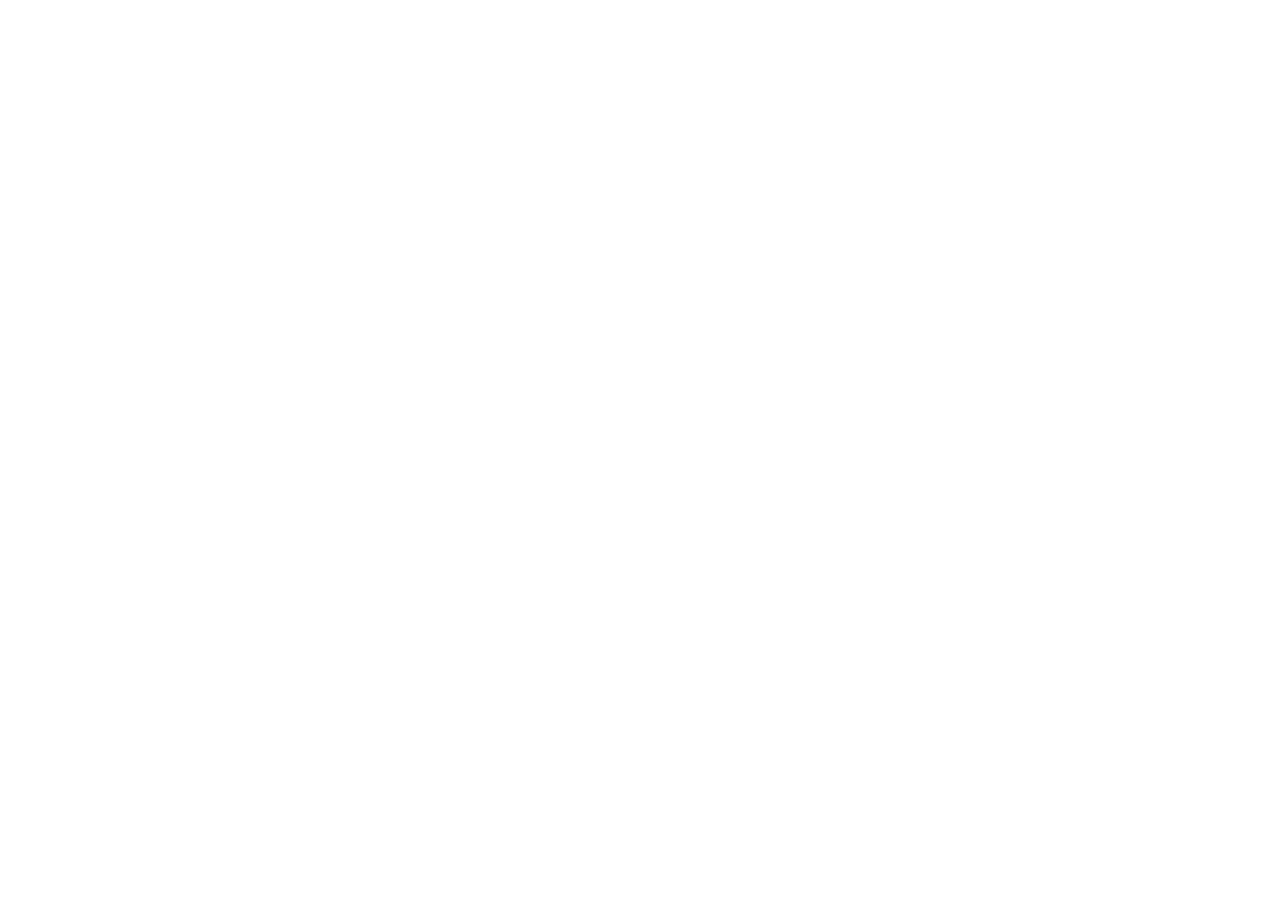
==== Assignment01/index.html @ 0decc6b7 "Starting" ====
<!DOCTYPE html>
<html lang="en">

<head>
    <meta charset="UTF-8">
    <meta http-equiv="X-UA-Compatible" content="IE=edge">
    <meta name="viewport" content="width=device-width, initial-scale=1.0">
    <title>Let's Help</title>
    <link rel="stylesheet" href="style.css">
</head>

<body>

</body>

</html>
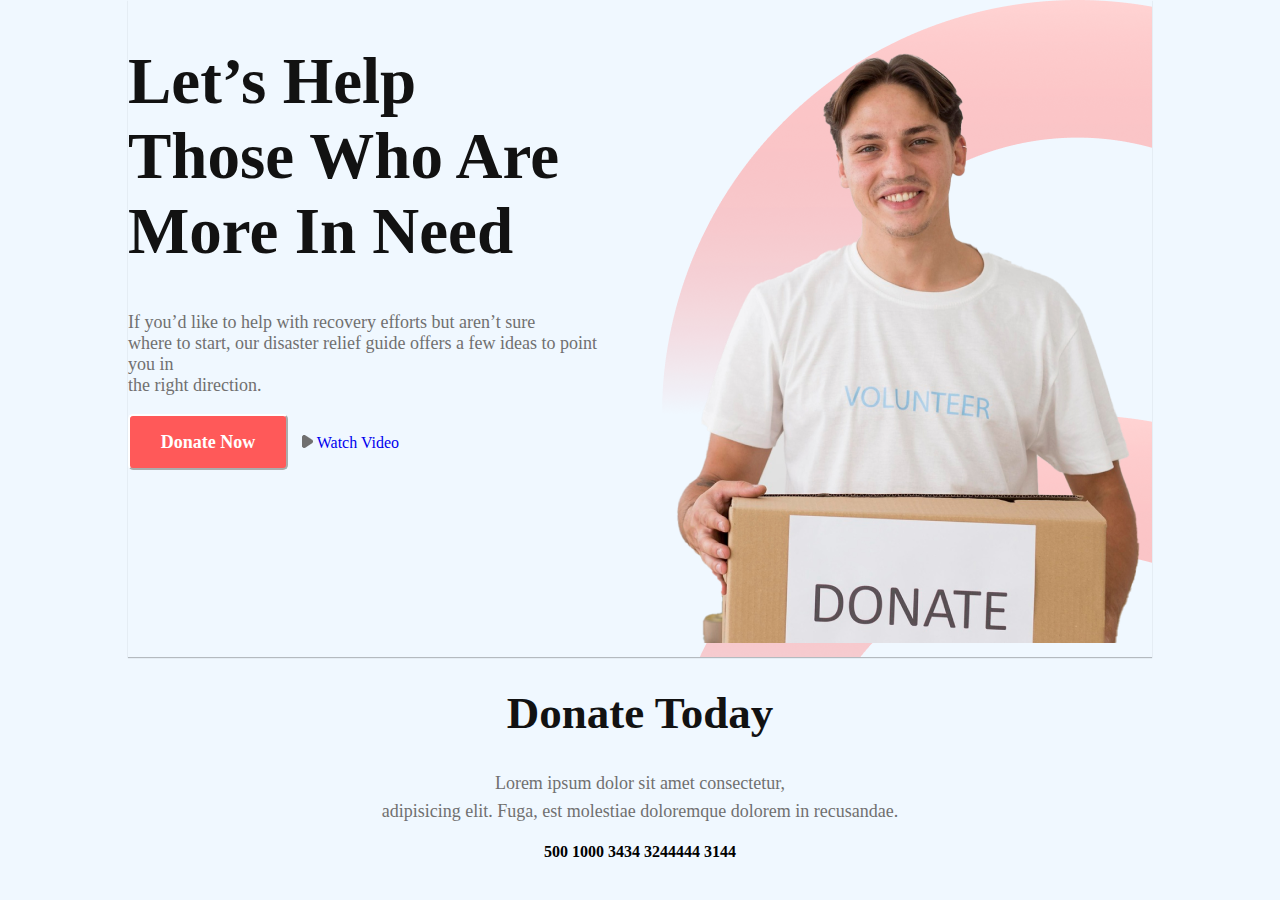
==== commit 733f2cc9: "Again done" ====
--- a/Assignment01/index.html
+++ b/Assignment01/index.html
@@ -11,6 +11,36 @@
 
 <body>
 
+    <section class="first">
+        <div class="second">
+            <h1>Let’s Help <br> Those Who Are<br> More In Need</h1>
+            <p>If you’d like to help with recovery efforts but aren’t sure<br> where to start, our disaster relief guide
+                offers a few ideas to point you in<br> the right direction.</p>
+            <a href="#"><button class="bt"> Donate Now</button></a>
+            <img src="/Assignment01/images/Vector.png" class="img1" alt="vua"> <a href="#" <button class="bt2"> Watch
+                Video </button></a>
+        </div>
+        <div class="third">
+            <img src="/Assignment01/images/Donate 1.png" class="img" alt="donate">
+        </div>
+    </section>
+
+
+    <section class="box">
+        <div class="num">
+            <h1 id="box1">Donate Today</h1>
+            <p id="box2"> Lorem ipsum dolor sit amet consectetur,<br> adipisicing elit. Fuga, est molestiae doloremque
+                dolorem in recusandae.</p>
+            <h4> 500</h4>
+            <h4>1000 </h4>
+            <h4> 3434</h4>
+            <h4> 3244444</h4>
+            <h4> 3144</h4>
+
+        </div>
+
+    </section>
+
 </body>
 
 </html>--- a/Assignment01/style.css
+++ b/Assignment01/style.css
@@ -0,0 +1,108 @@
+body {
+    width: 80%;
+    margin: 0 auto;
+    background-color: aliceblue;
+}
+
+/* SECTION 1*/
+
+.first {
+    width: 100%;
+    display: flex;
+    background: aliceblue;
+    box-shadow: 0px 1px 1px rgba(0, 0, 0, 0.25);
+}
+
+.second {
+    padding-right: 10px;
+}
+
+h1 {
+    font-family: 'Inter';
+    font-weight: 700;
+    font-size: 65px;
+    color: #121212;
+
+}
+
+p {
+
+    font-family: 'Poppins';
+    font-weight: 400;
+    font-size: 18px;
+    color: #707070;
+}
+
+.bt {
+    width: 160px;
+    height: 56px;
+    background: #FF5959;
+    border-radius: 5px;
+    border-color: white;
+    font-size: 18px;
+    font-family: 'Inter';
+    font-weight: 600;
+    color: #FFFFFF;
+    text-decoration: none;
+}
+
+.img1 {
+    left: 24.03%;
+    right: 75.21%;
+    top: 13.02%;
+    bottom: 86.65%;
+    margin-left: 10px;
+
+}
+
+.bt2 {
+    width: 132px;
+    height: 28px;
+    left: 346px;
+    top: 506px;
+    text-decoration: none;
+}
+
+.third {
+
+    margin-left: 30px;
+    padding-bottom: 10px;
+    background-image: url("/Assignment01/images/Ellipse\ 257.png");
+
+}
+
+.img {
+    padding-top: 40px;
+    padding-bottom: 0;
+}
+
+.num {
+    width: 100%;
+    text-align: center;
+
+}
+
+#box1 {
+    font-family: Inter;
+    font-size: 45px;
+    font-weight: 700;
+
+}
+
+#box2 {
+    font-family: Poppins;
+    font-size: 18px;
+    font-weight: 400;
+    line-height: 28px;
+
+}
+
+h4 {
+    display: inline;
+    height: 100px;
+    width: 500px;
+    left: 200px;
+    top: 400px;
+    border-radius: 5px;
+
+}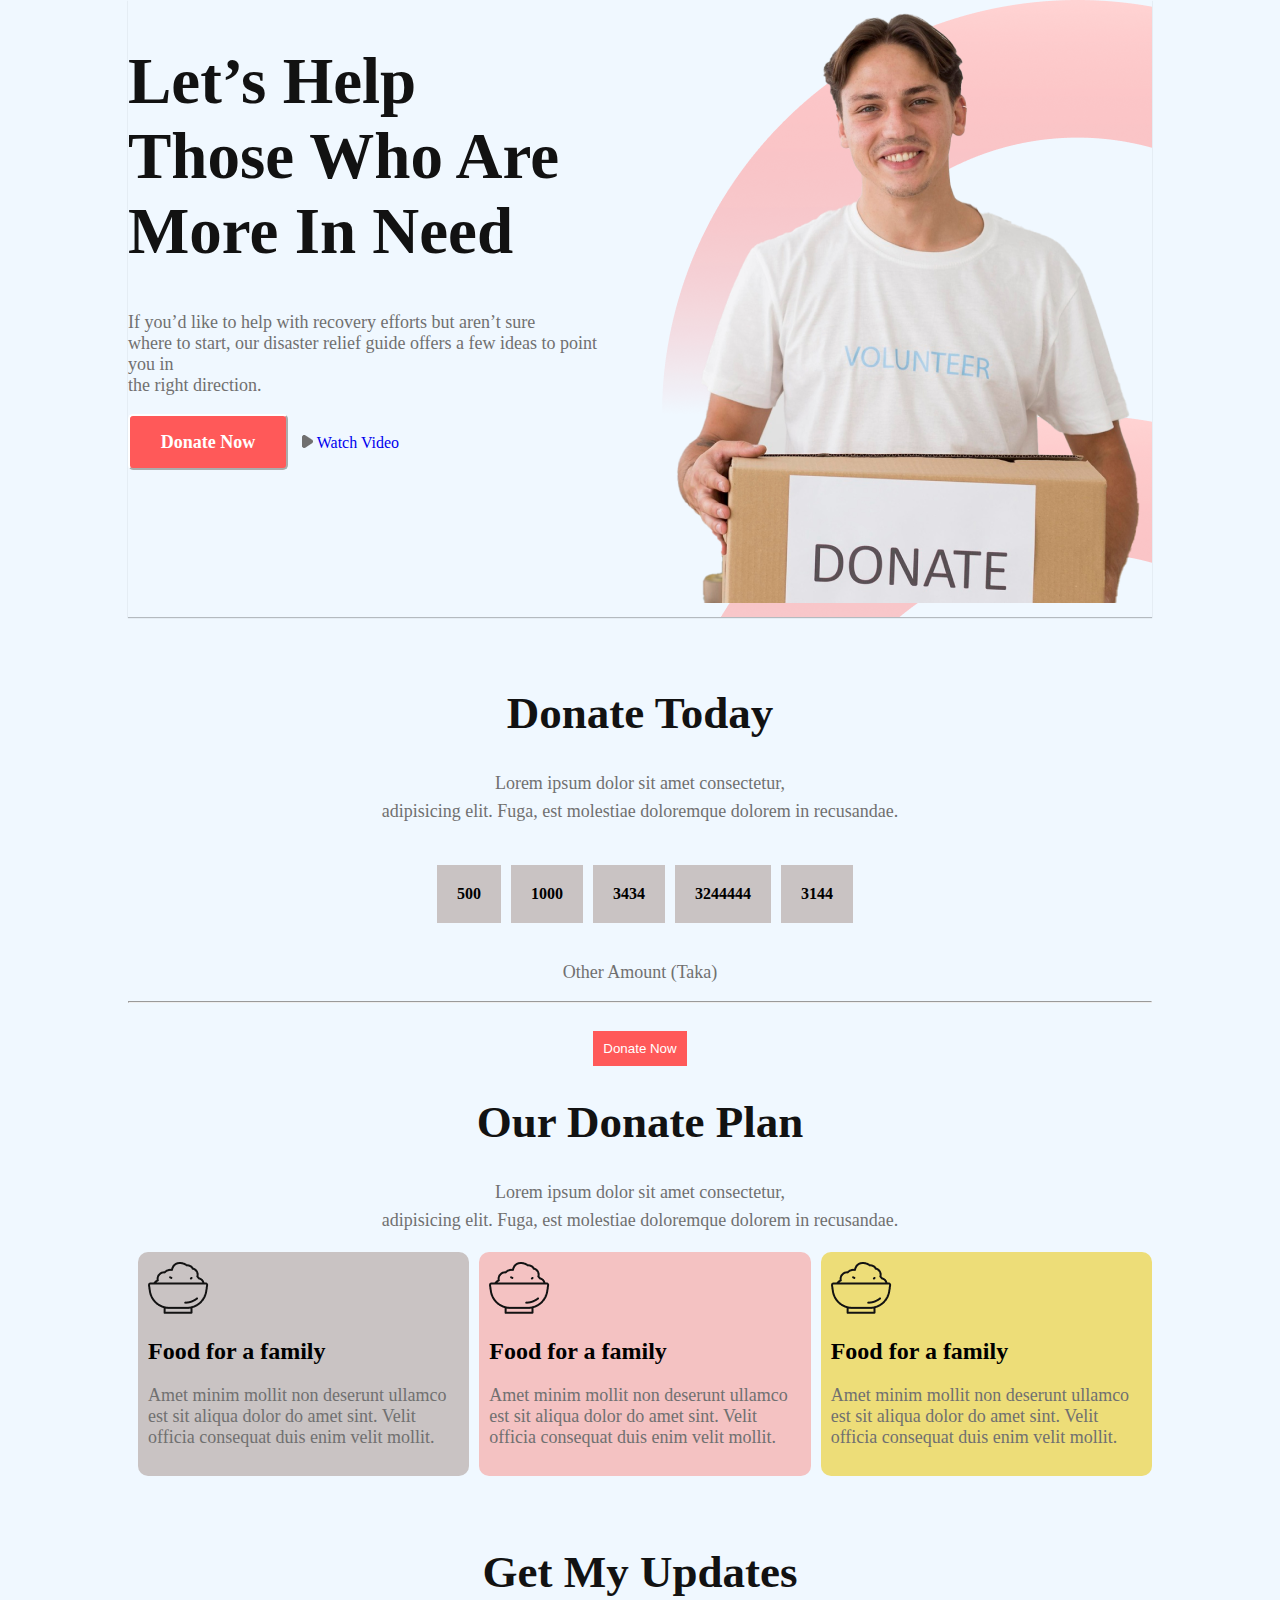
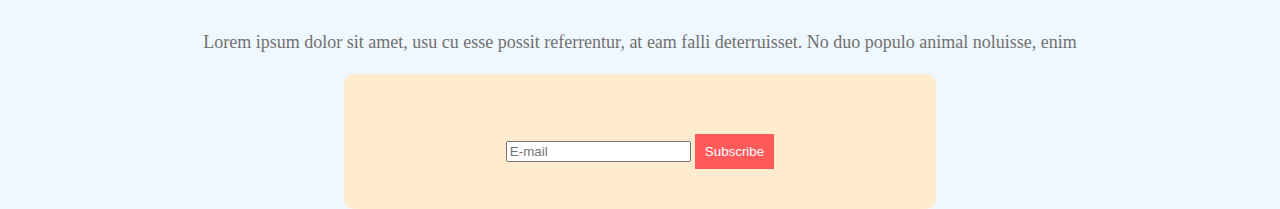
==== commit ffcb5299: "two section done" ====
--- a/Assignment01/index.html
+++ b/Assignment01/index.html
@@ -26,21 +26,79 @@
     </section>
 
 
-    <section class="box">
-        <div class="num">
-            <h1 id="box1">Donate Today</h1>
-            <p id="box2"> Lorem ipsum dolor sit amet consectetur,<br> adipisicing elit. Fuga, est molestiae doloremque
+    <section class="four">
+        <div class="five">
+            <h1 id="six">Donate Today</h1>
+            <p id="seven"> Lorem ipsum dolor sit amet consectetur,<br> adipisicing elit. Fuga, est molestiae doloremque
                 dolorem in recusandae.</p>
-            <h4> 500</h4>
-            <h4>1000 </h4>
-            <h4> 3434</h4>
-            <h4> 3244444</h4>
-            <h4> 3144</h4>
+            <div class="eight">
+                <h4 class="point"> 500</h4>
+                <h4 class="point">1000 </h4>
+                <h4 class="point">3434</h4>
+                <h4 class="point">3244444</h4>
+                <h4 class="point">3144</h4>
+
+
+            </div>
+
+            <p>Other Amount (Taka)</p>
+            <hr>
+            <button class="btn_now"> Donate Now </button>
+
 
         </div>
 
     </section>
 
+
+    <section>
+        <div class="five">
+            <h1 id="six">Our Donate Plan</h1>
+            <p id="seven"> Lorem ipsum dolor sit amet consectetur,<br> adipisicing elit. Fuga, est molestiae doloremque
+                dolorem in recusandae.</p>
+        </div>
+        <div class="eight">
+            <div class="nine">
+                <img src="/Assignment01/images/icecream.png" alt="icecream">
+                <h2>Food for a family</h2>
+                <p>Amet minim mollit non deserunt ullamco est sit aliqua dolor do amet sint. Velit officia consequat
+                    duis enim velit mollit.</p>
+            </div>
+            <div class="ten">
+                <img src="/Assignment01/images/icecream.png" alt="icecream">
+                <h2>Food for a family</h2>
+                <p>Amet minim mollit non deserunt ullamco est sit aliqua dolor do amet sint. Velit officia consequat
+                    duis enim velit mollit.</p>
+            </div>
+
+            <div class="eleven">
+                <img src="/Assignment01/images/icecream.png" alt="icecream">
+                <h2>Food for a family</h2>
+                <p>Amet minim mollit non deserunt ullamco est sit aliqua dolor do amet sint. Velit officia consequat
+                    duis enim velit mollit.</p>
+            </div>
+
+
+        </div>
+
+    </section>
+    <section class="four">
+        <div class="five">
+            <h1 id="six">Get My Updates </h1>
+            <p id="seven"> Lorem ipsum dolor sit amet, usu cu esse possit referrentur, at eam falli deterruisset. No duo
+                populo animal noluisse, enim</p </div>
+
+            <div class="twelve">
+                <form action="">
+                    <input type="text" placeholder="E-mail">
+                    <button class="btn_now">Subscribe</button>
+                </form>
+            </div>
+
+    </section>
+
+
+
 </body>
 
 </html>--- a/Assignment01/style.css
+++ b/Assignment01/style.css
@@ -71,25 +71,26 @@
 
 }
 
-.img {
+.four {
     padding-top: 40px;
     padding-bottom: 0;
+    text-align: center;
 }
 
-.num {
+.five {
     width: 100%;
     text-align: center;
 
 }
 
-#box1 {
+#six {
     font-family: Inter;
     font-size: 45px;
     font-weight: 700;
 
 }
 
-#box2 {
+#seven {
     font-family: Poppins;
     font-size: 18px;
     font-weight: 400;
@@ -97,12 +98,54 @@
 
 }
 
-h4 {
-    display: inline;
-    height: 100px;
-    width: 500px;
-    left: 200px;
-    top: 400px;
-    border-radius: 5px;
+.eight {
+    display: inline-flex;
 
+}
+
+.point {
+    padding: 20px;
+    margin-left: 10px;
+    background-color: #c9c3c3;
+}
+
+.btn_now {
+    background-color: #FF5959;
+    padding: 10px;
+    color: white;
+    border: 0;
+    margin-top: 20px;
+
+}
+
+.nine {
+    background-color: #c9c3c3;
+    padding: 10px;
+    margin-left: 10px;
+    border-radius: 10px;
+
+}
+
+.ten {
+    background-color: rgb(244, 194, 194);
+    padding: 10px;
+    margin-left: 10px;
+    border-radius: 10px;
+
+}
+
+.eleven {
+    background-color: #eddd78;
+    padding: 10px;
+    margin-left: 10px;
+    border-radius: 10px;
+
+}
+
+.twelve {
+    padding: 40px;
+    background-color: blanchedalmond;
+    width: 50%;
+    margin: auto;
+    border-radius: 10px;
 }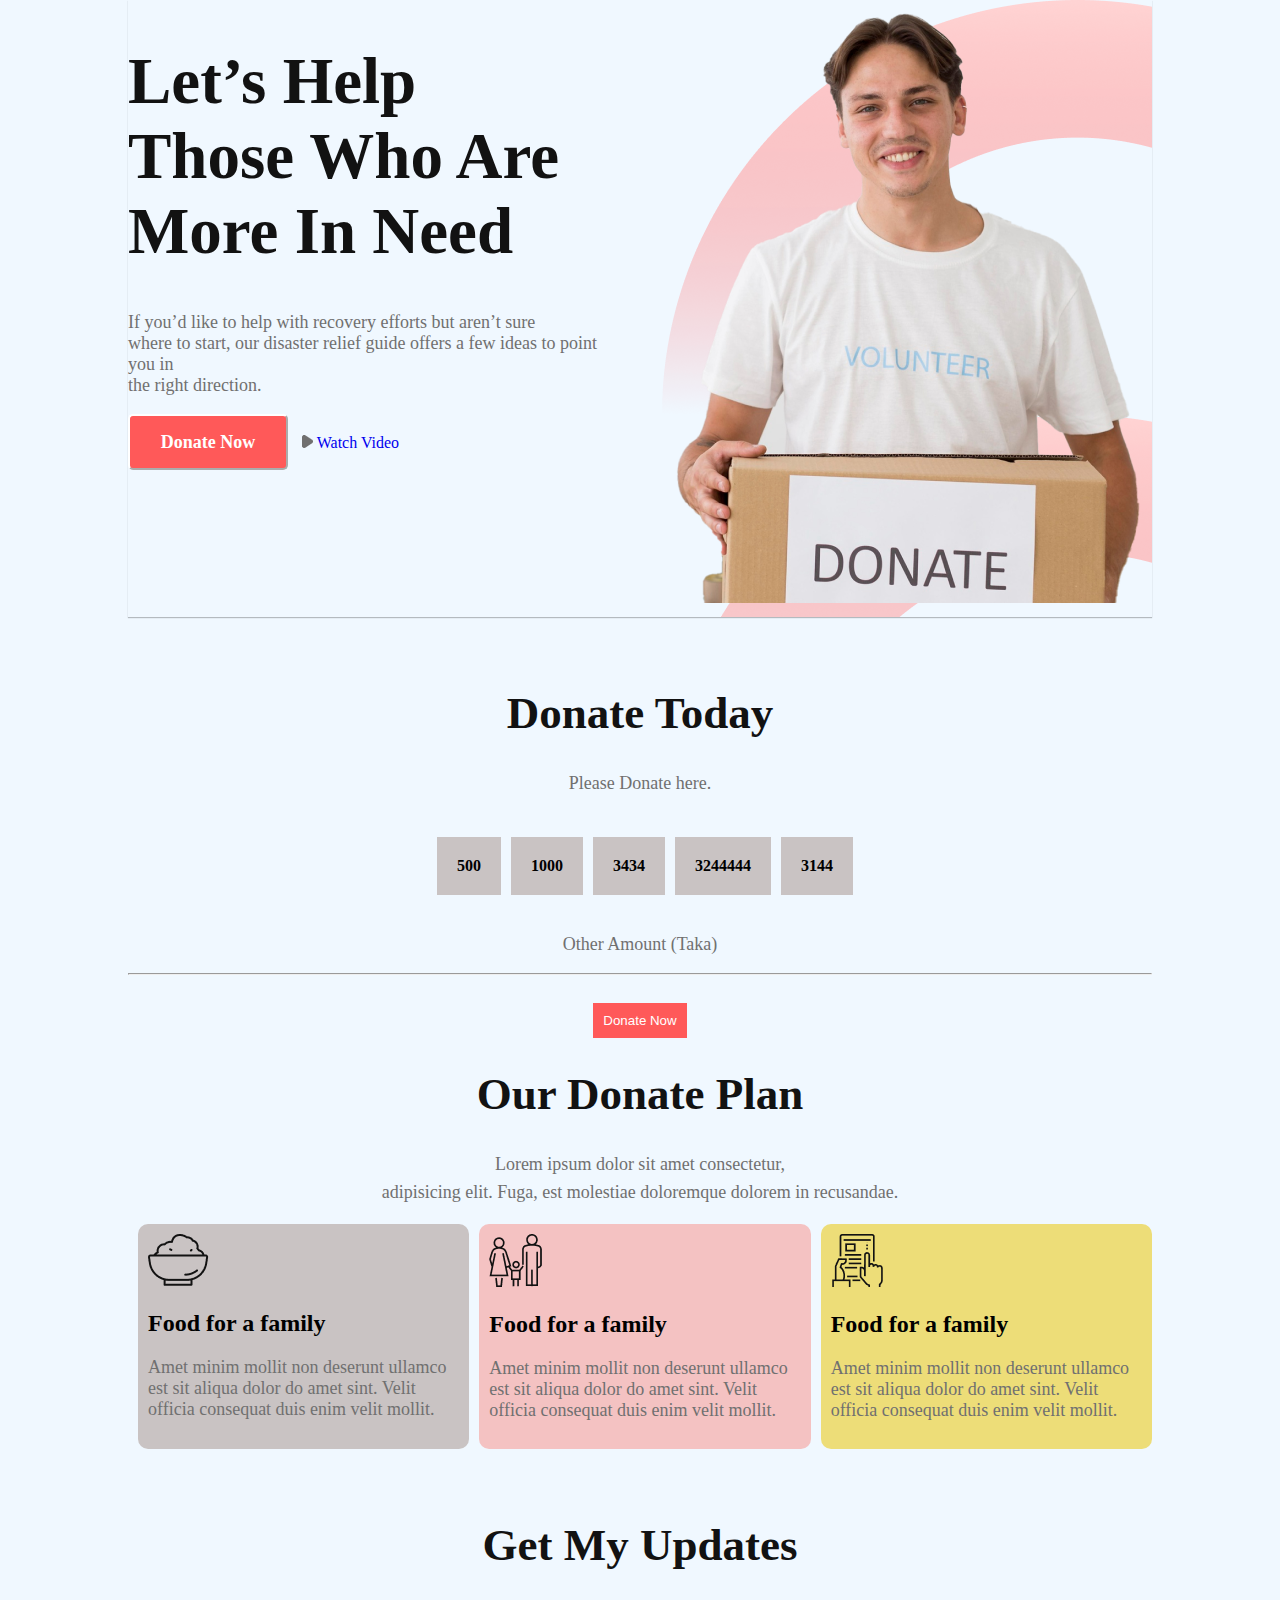
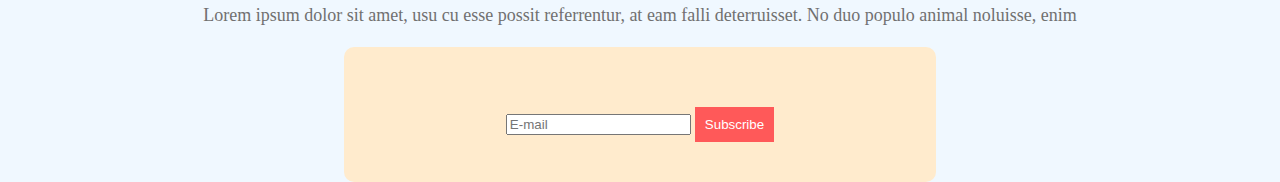
==== commit 941ca246: "resolve icon" ====
--- a/Assignment01/index.html
+++ b/Assignment01/index.html
@@ -29,8 +29,7 @@
     <section class="four">
         <div class="five">
             <h1 id="six">Donate Today</h1>
-            <p id="seven"> Lorem ipsum dolor sit amet consectetur,<br> adipisicing elit. Fuga, est molestiae doloremque
-                dolorem in recusandae.</p>
+            <p id="seven"> Please Donate here.</p>
             <div class="eight">
                 <h4 class="point"> 500</h4>
                 <h4 class="point">1000 </h4>
@@ -65,14 +64,14 @@
                     duis enim velit mollit.</p>
             </div>
             <div class="ten">
-                <img src="/Assignment01/images/icecream.png" alt="icecream">
+                <img src="/Assignment01/images/family.png" alt="family">
                 <h2>Food for a family</h2>
                 <p>Amet minim mollit non deserunt ullamco est sit aliqua dolor do amet sint. Velit officia consequat
                     duis enim velit mollit.</p>
             </div>
 
             <div class="eleven">
-                <img src="/Assignment01/images/icecream.png" alt="icecream">
+                <img src="/Assignment01/images/child.png" alt="child">
                 <h2>Food for a family</h2>
                 <p>Amet minim mollit non deserunt ullamco est sit aliqua dolor do amet sint. Velit officia consequat
                     duis enim velit mollit.</p>
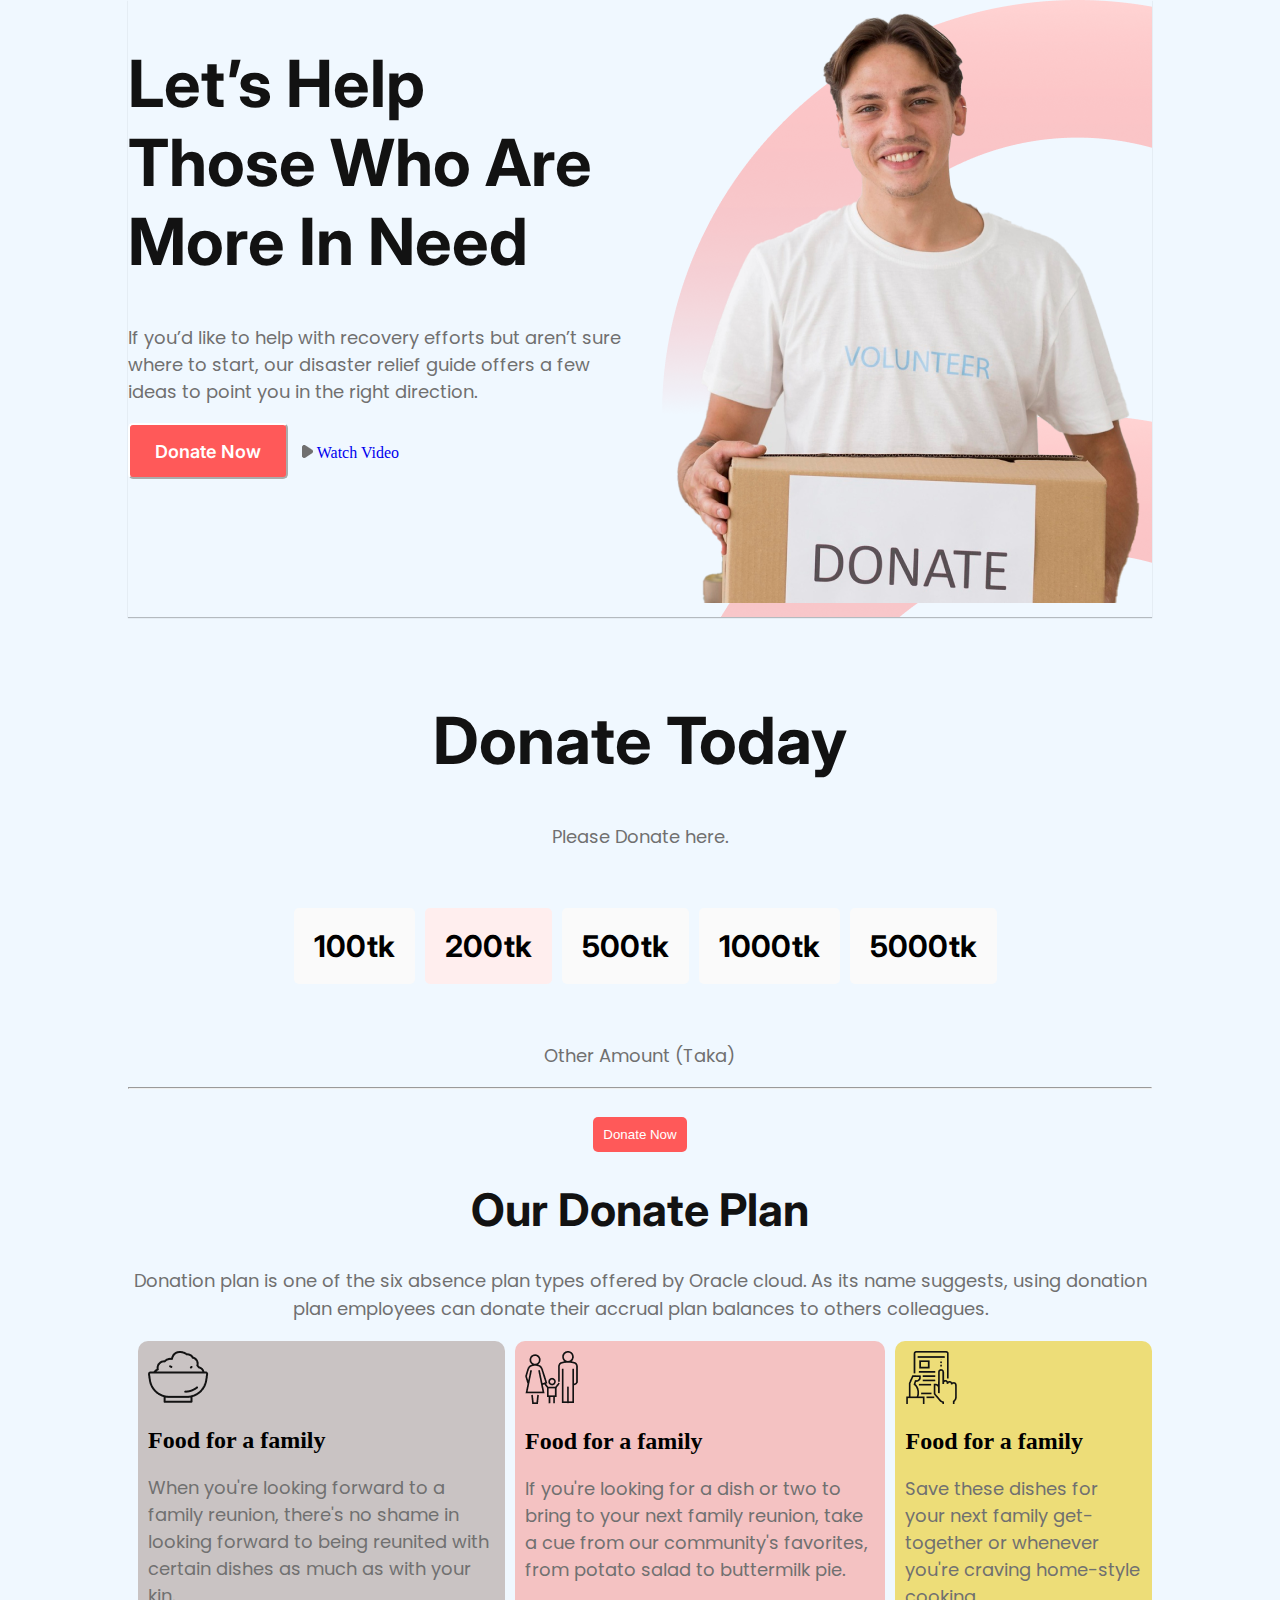
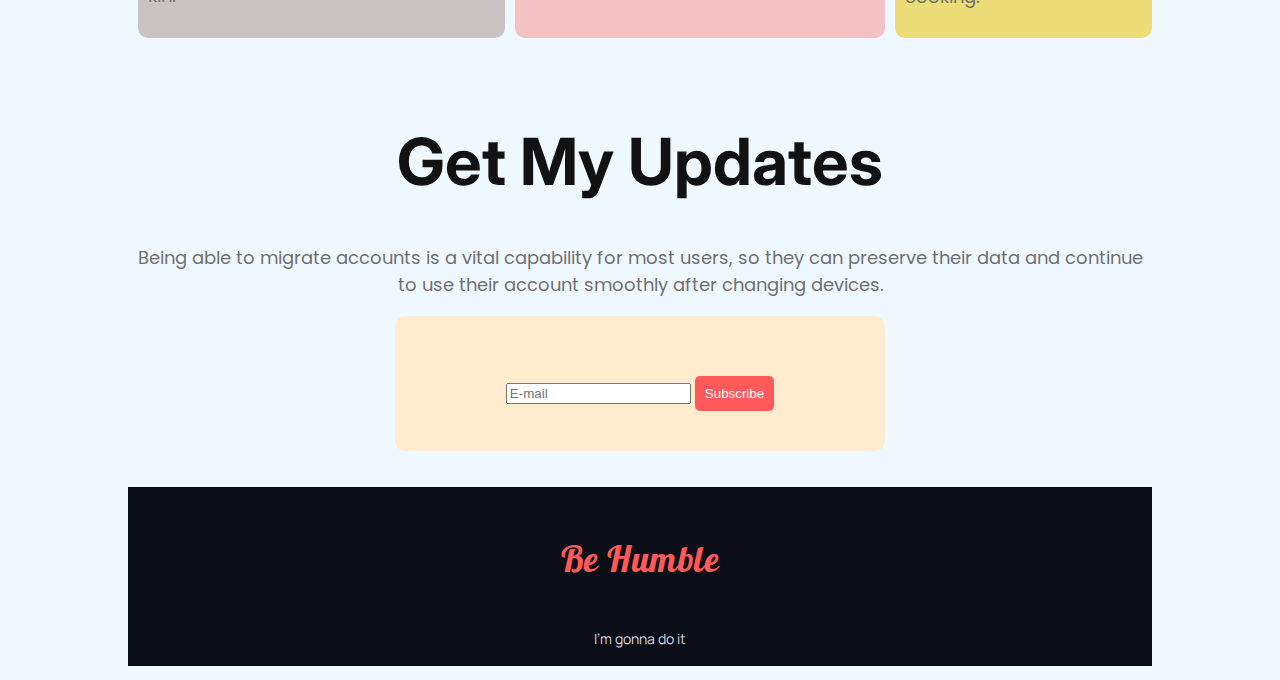
==== commit 7dd8235c: "Project Finished" ====
--- a/Assignment01/index.html
+++ b/Assignment01/index.html
@@ -7,7 +7,12 @@
     <meta name="viewport" content="width=device-width, initial-scale=1.0">
     <title>Let's Help</title>
     <link rel="stylesheet" href="style.css">
+    <link href="https://fonts.googleapis.com/css2?family=Lobster&family=Poppins&display=swap" rel="stylesheet">
+    <link href="https://fonts.googleapis.com/css2?family=Manrope&display=swap" rel="stylesheet">
+    <link href="https://fonts.googleapis.com/css2?family=Inter&display=swap" rel="stylesheet">
+    <link href="https://fonts.googleapis.com/css2?family=Poppins&display=swap" rel="stylesheet">
 </head>
+
 
 <body>
 
@@ -15,7 +20,7 @@
         <div class="second">
             <h1>Let’s Help <br> Those Who Are<br> More In Need</h1>
             <p>If you’d like to help with recovery efforts but aren’t sure<br> where to start, our disaster relief guide
-                offers a few ideas to point you in<br> the right direction.</p>
+                offers a few ideas to point you in the right direction.</p>
             <a href="#"><button class="bt"> Donate Now</button></a>
             <img src="/Assignment01/images/Vector.png" class="img1" alt="vua"> <a href="#" <button class="bt2"> Watch
                 Video </button></a>
@@ -31,16 +36,16 @@
             <h1 id="six">Donate Today</h1>
             <p id="seven"> Please Donate here.</p>
             <div class="eight">
-                <h4 class="point"> 500</h4>
-                <h4 class="point">1000 </h4>
-                <h4 class="point">3434</h4>
-                <h4 class="point">3244444</h4>
-                <h4 class="point">3144</h4>
+                <h4 class="point">100tk</h4>
+                <h4 class="point1">200tk </h4>
+                <h4 class="point">500tk</h4>
+                <h4 class="point">1000tk</h4>
+                <h4 class="point">5000tk</h4>
 
 
             </div>
 
-            <p>Other Amount (Taka)</p>
+            <p id="seven">Other Amount (Taka)</p>
             <hr>
             <button class="btn_now"> Donate Now </button>
 
@@ -52,29 +57,30 @@
 
     <section>
         <div class="five">
-            <h1 id="six">Our Donate Plan</h1>
-            <p id="seven"> Lorem ipsum dolor sit amet consectetur,<br> adipisicing elit. Fuga, est molestiae doloremque
-                dolorem in recusandae.</p>
+            <h1 class="donate">Our Donate Plan</h1>
+            <p class="man"> Donation plan is one of the six absence plan types offered by Oracle cloud. As its name
+                suggests, using donation plan employees can donate their accrual plan balances to others colleagues.
+            </p>
         </div>
         <div class="eight">
             <div class="nine">
                 <img src="/Assignment01/images/icecream.png" alt="icecream">
                 <h2>Food for a family</h2>
-                <p>Amet minim mollit non deserunt ullamco est sit aliqua dolor do amet sint. Velit officia consequat
-                    duis enim velit mollit.</p>
+                <p>When you're looking forward to a family reunion, there's no shame in looking forward to being
+                    reunited with certain dishes as much as with your kin.</p>
             </div>
             <div class="ten">
                 <img src="/Assignment01/images/family.png" alt="family">
                 <h2>Food for a family</h2>
-                <p>Amet minim mollit non deserunt ullamco est sit aliqua dolor do amet sint. Velit officia consequat
-                    duis enim velit mollit.</p>
+                <p>If you're looking for a dish or two to bring to your next family reunion, take a cue from our
+                    community's favorites, from potato salad to buttermilk pie.</p>
             </div>
 
             <div class="eleven">
                 <img src="/Assignment01/images/child.png" alt="child">
                 <h2>Food for a family</h2>
-                <p>Amet minim mollit non deserunt ullamco est sit aliqua dolor do amet sint. Velit officia consequat
-                    duis enim velit mollit.</p>
+                <p>Save these dishes for your next family get-together or whenever you're craving home-style cooking.
+                </p>
             </div>
 
 
@@ -84,8 +90,8 @@
     <section class="four">
         <div class="five">
             <h1 id="six">Get My Updates </h1>
-            <p id="seven"> Lorem ipsum dolor sit amet, usu cu esse possit referrentur, at eam falli deterruisset. No duo
-                populo animal noluisse, enim</p </div>
+            <p id="seven"> Being able to migrate accounts is a vital capability for most users, so they can preserve
+                their data and continue to use their account smoothly after changing devices. </p </div>
 
             <div class="twelve">
                 <form action="">
@@ -97,6 +103,12 @@
     </section>
 
 
+    <footer class="cola">
+        <h3 class="foot">Be Humble</h3>
+        <p class="end">I’m gonna do it</p>
+    </footer>
+
+
 
 </body>
 
--- a/Assignment01/style.css
+++ b/Assignment01/style.css
@@ -83,16 +83,15 @@
 
 }
 
-#six {
+.donate {
     font-family: Inter;
     font-size: 45px;
     font-weight: 700;
 
 }
 
-#seven {
+.man {
     font-family: Poppins;
-    font-size: 18px;
     font-weight: 400;
     line-height: 28px;
 
@@ -104,9 +103,27 @@
 }
 
 .point {
+    font-family: 'Inter';
+    font-size: 30px;
+    font-weight: 700;
+    background-color: #FAFAFA;
+    border-radius: 5px;
     padding: 20px;
     margin-left: 10px;
-    background-color: #c9c3c3;
+
+
+}
+
+.point1 {
+    font-family: 'Inter';
+    font-size: 30px;
+    font-weight: 700;
+    padding: 20px;
+    margin-left: 10px;
+    background-color: #FFEEEE;
+    border-radius: 5px;
+
+
 }
 
 .btn_now {
@@ -115,6 +132,7 @@
     color: white;
     border: 0;
     margin-top: 20px;
+    border-radius: 5px;
 
 }
 
@@ -145,7 +163,39 @@
 .twelve {
     padding: 40px;
     background-color: blanchedalmond;
-    width: 50%;
+    width: 40%;
     margin: auto;
     border-radius: 10px;
+}
+
+.cola {
+    background: #0B0D17;
+    width: 100%;
+
+}
+
+.foot {
+
+    font-family: 'Lobster', cursive;
+    font-style: normal;
+    font-weight: 400;
+    font-size: 36px;
+    line-height: 44px;
+    letter-spacing: 0.5px;
+    color: #FF5959;
+    text-align: center;
+    padding-top: 50px;
+    padding-bottom: 10px;
+}
+
+.end {
+    font-family: 'Manrope', sans-serif;
+    font-style: normal;
+    font-weight: 400;
+    font-size: 14px;
+    line-height: 24px;
+    color: #D9DBE1;
+    text-align: center;
+    padding-bottom: 15px;
+
 }